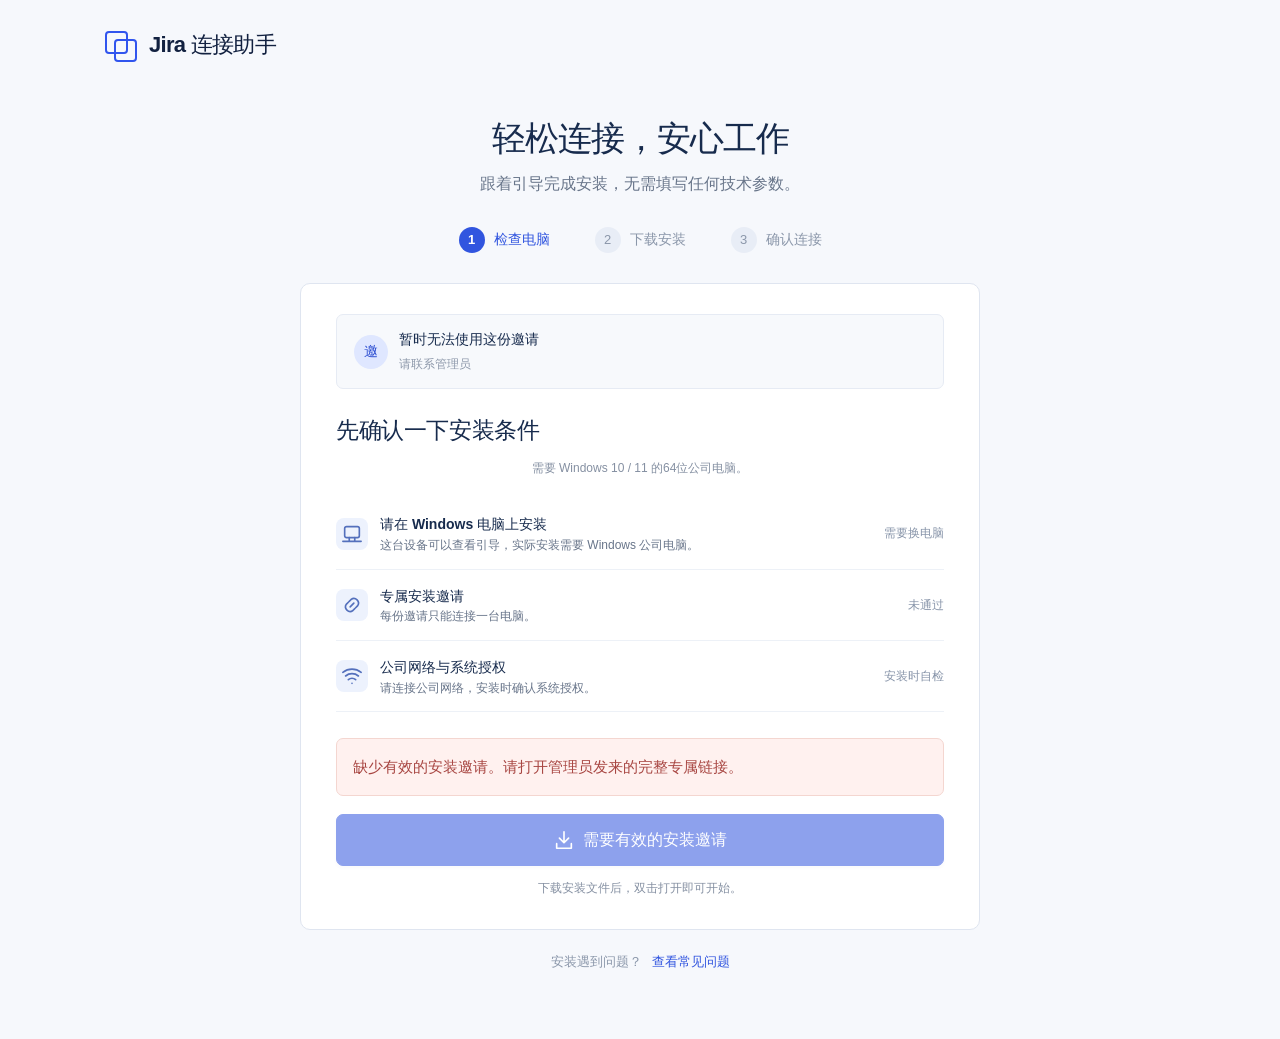
==== relay-manager/web/install.html @ ccd9a152 "[verified] Add Chinese product console and guided Windows setup" ====
<!doctype html><html lang="zh-CN" data-mode="live"><head><meta charset="utf-8"><meta name="viewport" content="width=device-width,initial-scale=1"><meta name="referrer" content="no-referrer"><title>Jira 连接助手 · 安装引导</title><link rel="stylesheet" href="style.css"><script defer src="ui.js"></script><script defer src="install.js"></script></head>
<body class="install-page"><nav class="install-nav"><a class="brand" href="./"><span class="brand-mark" aria-hidden="true"></span>Jira 连接助手</a><span id="demo-label" class="demo-label" hidden>交互演示 · 不会安装软件</span></nav>
<main class="install-layout"><header class="install-title"><h1>轻松连接，安心工作</h1><p>跟着引导完成安装，无需填写任何技术参数。</p></header><ol class="install-steps" aria-label="安装进度"><li id="step-1" class="current"><span>1</span>检查电脑</li><li id="step-2"><span>2</span>下载安装</li><li id="step-3"><span>3</span>确认连接</li></ol>
<p id="used-invitation-note" class="hint" hidden>这份邀请已用于登记电脑，不能重新下载安装文件。请运行原先下载的 Jira-Connect-Setup.cmd，或在已安装电脑桌面运行“Jira转发-检查状态”。新电脑安装或原文件已丢失，请联系管理员重新授权。</p>
<section id="check-stage" class="panel install-main"><div class="invite-owner"><span class="avatar">邀</span><div><strong id="invite-label">正在读取你的安装邀请…</strong><small id="invite-expiry">专属安装邀请</small></div></div><h2>先确认一下安装条件</h2><p class="hint">需要 Windows 10 / 11 的64位公司电脑。</p><ul class="check-list"><li><span data-icon="computer"></span><div><strong id="os-label">识别电脑系统</strong><p id="os-note">在需要安装的电脑上打开此页面。</p></div><span id="os-state" class="check-state">检查中</span></li><li><span data-icon="link"></span><div><strong>专属安装邀请</strong><p>每份邀请只能连接一台电脑。</p></div><span id="invite-state" class="check-state">验证中</span></li><li><span data-icon="wifi"></span><div><strong>公司网络与系统授权</strong><p>请连接公司网络，安装时确认系统授权。</p></div><span class="check-state">安装时自检</span></li></ul><p id="install-error" class="install-error" role="alert" hidden></p><button id="download" class="primary" disabled><span data-icon="download"></span><span id="download-label">正在验证邀请…</span></button><p id="download-note" class="hint">下载安装文件后，双击打开即可开始。</p></section>
<section id="download-stage" class="panel install-main" hidden><div class="share-success"><span data-icon="check"></span><span id="download-message">专属安装文件已准备好</span></div><h2 id="download-title" class="download-title">打开下载文件，完成安装</h2><ol class="download-guide"><li><span>1</span><div><strong id="download-file-title">双击 Jira-Connect-Setup.cmd</strong><p id="download-file-note">在浏览器“下载”列表中找到刚才的文件。</p></div></li><li><span>2</span><div><strong>确认系统授权，等待自检</strong><p>安装工具会检查网络和电脑，自动准备所需组件。</p></div></li><li><span>3</span><div><strong>看到连接成功后，再关闭窗口</strong><p>关闭安装窗口、锁屏都不影响后台运行。</p></div></li></ol><button id="check-connection" class="primary">我已打开安装文件，检查连接<span data-icon="arrow"></span></button><button id="download-again" class="secondary" disabled>重新下载安装文件</button><p id="demo-download-note" class="hint" hidden>这是安装流程演示，不会下载或运行实际程序。</p></section>
<section id="status-stage" class="panel install-main" hidden><div class="status-hero"><span id="status-icon" data-icon="refresh" class="spinner"></span><h2 id="status-title">正在等待电脑接入</h2><p id="status-detail">安装工具完成自检并建立连接后，这里会自动更新。</p></div><div id="status-ready" hidden><a id="open-jira" class="primary full-width" target="_blank" rel="noopener noreferrer">打开 Jira<span data-icon="arrow"></span></a><p class="hint">以后保持电脑开机、唤醒并连入公司网络，就能自动运行。</p></div><button id="retry-status" class="secondary">重新检查连接</button><button id="back-install" class="secondary">返回安装说明</button></section>
<div class="install-help">安装遇到问题？<a href="#help" id="help-toggle">查看常见问题</a><a id="back-console" class="static-mode-link" href="../relay-admin/" hidden>回到管理演示</a></div><section id="install-help-panel" class="panel help-panel install-main" hidden><h2>你可能会遇到的情况</h2><details><summary>我现在用的是 Mac 或手机</summary><p>请把这个链接发送到需要安装的 Windows 公司电脑上，再打开。当前安装工具支持 Windows 10 / 11 的 Intel 或 AMD 64位电脑。</p></details><details><summary>为什么还没有显示连接成功？</summary><p>先确认已经双击下载的安装文件，并完成系统授权。公司网络无法访问 Jira 时，安装工具会给出提示。浏览器打不开 Jira、程序启动或页面显示等待，都不能代替连接成功确认。</p></details><details><summary>安装被公司电脑策略阻止了</summary><p>请联系管理员处理，不要关闭安全防护或修改公司策略。</p></details><details><summary>邀请过期或被停用</summary><p>请向管理员获取新的邀请链接。不要使用别人已经安装过的链接。</p></details></section></main></body></html>
---- relay-manager/web/style.css ----
:root{font-family:Inter,-apple-system,BlinkMacSystemFont,"Segoe UI","PingFang SC","Microsoft YaHei",sans-serif;font-size:15px;line-height:1.55;color:#172b4d;background:#f6f8fc;font-synthesis:none;--accent:#3155df;--line:#dfe5f0;--muted:#68758a;--sidebar:260px}*{box-sizing:border-box}body{margin:0}button,input,select,textarea{font:inherit}button,a,input,select,summary{touch-action:manipulation}a{color:var(--accent);text-decoration:none}a:hover{text-decoration:underline}button{cursor:pointer;display:inline-flex;align-items:center;justify-content:center;gap:8px;font-weight:600;white-space:nowrap;border-radius:7px;padding:11px 18px;border:1px solid transparent;transition:background .15s}button:disabled{cursor:wait;opacity:.55}button:focus-visible,a:focus-visible,summary:focus-visible{outline:3px solid #b9c8ff;outline-offset:3px}input,select,textarea{border:1px solid #cbd4e4;background:#fff;border-radius:6px;padding:11px 12px;color:#20314e;max-width:100%}input:focus,select:focus,textarea:focus{outline:3px solid #d6dfff;border-color:#7893ef}input::placeholder{color:#8993a5}svg{width:22px;height:22px;display:block;flex-shrink:0}span[data-icon]{display:inline-flex;align-items:center;justify-content:center;flex-shrink:0}.primary{background:var(--accent);color:white;border-color:var(--accent);box-shadow:0 2px 3px #2746b50b}.primary:hover{background:#2445c6}.secondary{border-color:#d3dce9;background:white;color:#4b5b74}.secondary:hover{background:#f5f7fb}.danger{background:#b74148;border-color:#b74148;color:#fff}.danger:hover{background:#9c3038}.icon-button{padding:8px;background:transparent;color:#758198;border-radius:6px}.icon-button:hover{background:#f0f3fa;color:#3155df}.text-link{font-size:14px;font-weight:500;display:inline-flex;gap:4px;align-items:center}.text-link svg{width:16px;height:16px}.skip{position:fixed;left:10px;top:-60px;z-index:20;background:white;padding:12px}.skip:focus{top:10px}.sidebar{position:fixed;inset:0 auto 0 0;width:var(--sidebar);background:#fff;border-right:1px solid var(--line);padding:30px 14px 0;display:flex;flex-direction:column;z-index:3}.brand{display:flex;gap:15px;align-items:center;color:#122140;font-size:25px;font-weight:750;letter-spacing:-.7px;padding:0 16px 35px;white-space:nowrap}.brand:hover{text-decoration:none}.brand-mark{display:block;width:31px;height:29px;position:relative;flex-shrink:0}.brand-mark::before,.brand-mark::after{content:"";position:absolute;width:19px;height:19px;border:2.5px solid #3155ee;border-radius:4px;top:0;left:0}.brand-mark::after{top:8px;left:9px}.nav-item{padding:13px 18px;display:flex;align-items:center;gap:19px;border-radius:7px;color:#475570;font-size:17px;margin:3px 0;font-weight:550}.nav-item:hover{text-decoration:none;background:#f3f6fc}.nav-item.active{background:#e5ebff;color:#2c50d9}.nav-item svg{width:24px;height:24px;stroke-width:1.8}.nav-count{margin-left:auto;font-size:11px;padding:1px 6px;background:#edf1ff;border-radius:10px;color:#3155df}.sidebar-bottom{margin-top:auto}.sidebar-bottom>.nav-item{padding-top:20px;padding-bottom:20px;border-top:1px solid #e7ecf4;border-radius:0}.account{display:flex;align-items:center;gap:12px;padding:20px 12px 30px;border-top:1px solid #e7ecf4}.avatar{width:40px;height:40px;display:grid;place-items:center;background:#dfe7ff;color:#294bd0;border-radius:50%;font-weight:700;flex-shrink:0}.account strong{font-size:13px;display:block;max-width:135px;overflow:hidden;text-overflow:ellipsis;white-space:nowrap}.account small{font-size:12px;color:var(--muted)}.account>span:last-child{margin-left:auto;color:#91a0b8}.workspace{margin-left:var(--sidebar)}.topbar{height:45px;padding:13px 30px 0;display:flex;justify-content:flex-end;gap:16px;align-items:center;font-size:12px;color:#8290a5}.topbar .dot{display:inline-block;width:6px;height:6px;background:#1b9c70;border-radius:50%;margin-right:7px}.demo-label{border:1px solid #cad5fd;background:#fff;color:#3657cc;border-radius:5px;padding:4px 10px;font-size:12px}main{max-width:1500px;margin:0 auto;padding:10px 32px 24px}.page-header{display:flex;justify-content:space-between;align-items:center;gap:20px;margin:0 0 26px}h1{font-size:34px;line-height:1.3;font-weight:720;letter-spacing:-1px;margin:6px 0}h2{font-size:22px;line-height:1.35;font-weight:650;margin:0 0 18px;letter-spacing:-.4px}h3{font-size:16px;margin:0 0 5px;font-weight:620}p{margin:0;color:var(--muted)}.page-header p{font-size:17px;margin-top:6px}.page-header .primary{font-size:16px;padding:13px 21px}.stats{display:grid;grid-template-columns:repeat(3,minmax(0,1fr));gap:20px;margin-bottom:22px}.stats article{border:1px solid var(--line);border-radius:9px;background:#fff;display:flex;align-items:center;gap:22px;padding:17px 26px;min-height:94px}.stats strong{display:block;font-size:31px;font-weight:680;line-height:1.1;color:#142441}.stats p{font-size:15px;margin-top:6px}.stat-icon svg{width:31px;height:31px;stroke-width:1.9}.green{color:#09a576}.orange{color:#ec8c25}.blue{color:#3158f3}.panel{padding:22px 24px;border:1px solid var(--line);border-radius:10px;background:#fff;margin-bottom:22px}.onboarding{padding-top:21px;padding-bottom:25px}.onboarding-content{display:flex;align-items:center;gap:20px}.steps{padding:0;list-style:none;display:grid;grid-template-columns:repeat(3,minmax(0,1fr));gap:22px;flex:1;margin:3px 0 0}.steps li{display:flex;align-items:flex-start;gap:14px;position:relative}.steps li:not(:last-child)::after{content:"";position:absolute;right:0;top:22px;width:7px;height:7px;border:solid #9ca9c0;border-width:1.5px 1.5px 0 0;transform:rotate(45deg)}.steps li>span{width:33px;height:33px;border-radius:50%;color:#3158eb;background:#eaf0ff;display:grid;place-items:center;flex-shrink:0;font-size:19px;font-weight:650}.steps strong{font-size:17px;display:block;padding:2px 0 4px}.steps p{font-size:14px;max-width:190px;line-height:1.6;padding-right:8px}.onboarding-content>.primary{padding:12px 19px;margin-left:3px}.section-header{display:flex;align-items:center;justify-content:space-between;gap:18px;margin-bottom:15px}.section-header h2{margin:0}.table-controls{display:flex;align-items:center;gap:17px}.search{display:flex;align-items:center;gap:8px;border:1px solid #ccd6e8;border-radius:6px;padding:0 11px;margin:0;color:#8c98ac;background:#fff}.search input{padding:8px 0;width:255px;min-width:0;border:0;background:transparent;font-size:14px;outline:none}.search input:focus{outline:none}.search:focus-within{outline:3px solid #d6dfff}.search svg{width:17px;height:17px}.table-controls select{padding:8px 9px;font-size:13px}.table-wrap{width:100%;overflow-x:auto}table{border-collapse:collapse;width:100%;font-size:14px;white-space:nowrap;text-align:left}th{font-size:13px;font-weight:500;color:#4d5f7d;background:#f0f4f9;padding:11px 16px}th:first-child{border-radius:6px 0 0 6px}th:last-child{border-radius:0 6px 6px 0}td{padding:12px 16px;border-bottom:1px solid #e5eaf2;height:66px}tr:last-child td{border-bottom:0}.action-column{width:75px;text-align:center}.device-name{display:flex;align-items:center;gap:16px}.device-name>span{color:#526078}.device-name strong{display:block;font-size:14px;color:#20304d;font-weight:600;max-width:260px;overflow:hidden;text-overflow:ellipsis}.device-name small{display:block;color:#8490a5;font-size:12px;margin-top:1px}.status-badge{font-size:12px;padding:4px 9px;border-radius:15px;display:inline-flex;align-items:center;gap:6px;background:#f0f3f7;color:#69788d}.status-badge::before{content:"";width:6px;height:6px;border-radius:50%;background:currentColor}.status-badge.online{background:#e5f7ed;color:#11976b}.status-badge.attention{background:#fff3e7;color:#d37d2d}.status-badge.pending{background:#edf1ff;color:#5070c9}.panel-footer{display:flex;justify-content:space-between;gap:12px;border-top:1px solid #edf0f6;color:#91a0b4;font-size:11px;padding:10px 0 0;margin-top:3px}.tip-grid{display:grid;grid-template-columns:repeat(3,minmax(0,1fr));gap:24px;margin-top:21px}.tip-grid article{display:flex;gap:16px;padding-right:20px}.tip-grid article+article{border-left:1px solid #e1e7f0;padding-left:24px}.tip-icon{background:#edf2ff;width:43px;height:43px;border-radius:10px;display:flex;align-items:center;justify-content:center;flex-shrink:0}.tip-icon.green{background:#e6f7f0}.tip-grid p{font-size:13px;line-height:1.65}.tip-grid h3{font-size:16px}.hint{font-size:12px;color:#8590a2;line-height:1.7}.workspace-footer{max-width:1500px;margin:auto;padding:0 32px 20px;font-size:11px;color:#909caf;display:flex;justify-content:space-between;gap:16px}.notice{background:#eaf1ff;border:1px solid #d1def8;color:#365b99;border-radius:7px;padding:11px 15px;margin-bottom:20px;font-size:14px}.notice.error{background:#fff0ed;border-color:#f2d6d0;color:#a14d41}.empty{text-align:center;color:#8c99ae;padding:45px 20px;font-size:14px}.modal{border:1px solid #dfe5ef;border-radius:13px;padding:26px;width:min(510px,calc(100% - 30px));box-shadow:0 20px 100px #20345626;color:#172b4d}.modal::backdrop{background:#152a4d55;backdrop-filter:blur(3px)}.modal-header{display:flex;align-items:flex-start;justify-content:space-between;gap:20px;margin-bottom:24px}.modal-header h2{font-size:23px;margin:0 0 7px}.modal-header p{font-size:14px}.modal label{display:block;font-size:14px;font-weight:550;margin:18px 0}.modal label>input,.modal label>select{display:block;width:100%;margin-top:8px}.modal-actions{display:flex;justify-content:flex-end;gap:10px;margin-top:25px}.modal p{font-size:14px;margin-bottom:12px;line-height:1.7}.modal .hint{font-size:12px}.full-width{width:100%}.share-success{display:flex;gap:10px;align-items:center;background:#e8f8ef;border:1px solid #d3edde;color:#218957;padding:13px 15px;border-radius:7px;font-size:14px}.modal #share-url{font-size:12px;font-family:ui-monospace,Consolas,monospace;background:#f9faff}.modal #open-install{margin:17px 0 0;display:flex;justify-content:center}.advanced{border-top:1px solid #e7ebf2;padding-top:16px;margin:20px 0 15px}.advanced summary{cursor:pointer;color:#7a879c;font-size:13px}.advanced textarea{width:100%;min-height:95px;resize:vertical;font-family:ui-monospace,Consolas,monospace;font-size:11px;margin:10px 0}.form-error{color:#b54448!important;font-size:13px!important}.detail-list{margin:20px 0}.detail-list div{display:flex;justify-content:space-between;gap:20px;padding:12px 0;border-bottom:1px solid #edf0f5}.detail-list dt{color:#8290a5;font-size:13px}.detail-list dd{margin:0;font-size:14px;max-width:300px;overflow-wrap:anywhere;text-align:right}.help-panel{max-width:1000px}.help-steps{padding-left:22px;margin-bottom:32px}.help-steps li{padding:10px 0}.help-steps p{font-size:14px;line-height:1.8}.help-panel details{border-top:1px solid #e6eaf2;padding:16px 0}.help-panel summary{cursor:pointer;font-size:15px;font-weight:550}.help-panel details p{padding-top:12px;line-height:1.8;font-size:14px}[hidden]{display:none!important}
.install-page{min-height:100vh;background:#f6f8fc}.install-nav{display:flex;align-items:center;justify-content:space-between;gap:20px;max-width:1120px;margin:0 auto;padding:28px 25px}.install-nav .brand{font-size:22px;padding:0;gap:13px}.install-layout{max-width:1000px;margin:24px auto 0;padding:0 24px 45px}.install-title{text-align:center;margin:26px 0 30px}.install-title h1{font-size:34px;margin-bottom:12px}.install-title p{font-size:16px}.install-steps{list-style:none;display:flex;justify-content:center;gap:45px;margin:0 0 30px;padding:0}.install-steps li{display:flex;align-items:center;gap:9px;color:#8b97aa;font-size:14px}.install-steps li>span{display:grid;place-items:center;width:26px;height:26px;background:#e8edf6;border-radius:50%;font-size:13px}.install-steps li.current{color:#3155df;font-weight:600}.install-steps li.current>span{background:#3155df;color:white}.install-steps li.done{color:#0b9a6f}.install-steps li.done>span{background:#e3f6ed;color:#09996c}.install-main{max-width:680px;margin:auto;padding:30px 35px}.invite-owner{display:flex;align-items:center;gap:11px;padding:14px 17px;background:#f7f9fc;border:1px solid #e6ebf4;border-radius:7px;margin-bottom:26px}.invite-owner .avatar{width:34px;height:34px;font-size:14px}.invite-owner strong{font-size:14px;display:block}.invite-owner small{color:#8d98aa;font-size:12px}.check-list{list-style:none;padding:0;margin:20px 0 26px}.check-list li{display:flex;align-items:center;gap:12px;padding:14px 0;border-bottom:1px solid #edf1f7}.check-list li>span:first-child{width:32px;height:32px;border-radius:8px;background:#edf2fd;color:#5470bc;display:grid;place-items:center}.check-list p{font-size:12px}.check-list strong{font-size:14px;font-weight:550}.check-list .check-state{margin-left:auto;font-size:12px;color:#8794a9}.check-list .check-state.good{color:#10996e}.install-main>.primary{padding:13px;width:100%;font-size:16px}.install-main>.hint{margin-top:12px;text-align:center}.install-main h2{font-size:23px;margin-bottom:9px}.install-help{max-width:680px;margin:22px auto;text-align:center;font-size:13px;color:#8b97aa}.install-help a{margin-left:10px}.download-guide{list-style:none;padding:0;margin:25px 0}.download-guide li{display:flex;gap:13px;align-items:start;margin-bottom:20px}.download-guide li>span{border:1px solid #d7e0ef;color:#6d819d;width:25px;height:25px;border-radius:50%;display:grid;place-items:center;font-size:12px;flex-shrink:0}.download-guide strong{display:block;font-size:14px;margin-bottom:4px}.download-guide p{font-size:13px}.status-hero{text-align:center;padding:24px 0}.status-hero>span{display:grid;place-items:center;border-radius:50%;width:65px;height:65px;margin:0 auto 20px;background:#e7f6ed;color:#13a46f}.status-hero svg{width:32px;height:32px}.status-hero p{max-width:410px;margin:12px auto;font-size:14px;line-height:1.9}.install-main .secondary{width:100%;margin-top:12px}.static-mode-link{font-size:13px}.install-error{color:#a84642;background:#fff1ef;border:1px solid #f4d6d0;padding:16px;border-radius:7px;margin:18px 0}.spinner{animation:spin 1.2s linear infinite}@keyframes spin{to{transform:rotate(360deg)}}
@media(min-width:1600px){main{padding-top:20px}.page-header{margin-bottom:30px}.stats{margin-bottom:26px}.panel{margin-bottom:26px}}
@media(max-width:1150px){:root{--sidebar:215px}.brand{font-size:20px;padding-left:10px;gap:12px}.nav-item{font-size:15px;gap:14px}main{padding-left:24px;padding-right:24px}.topbar{padding-right:24px}.page-header p{font-size:15px}.stats article{padding:18px;gap:15px}.stats p{font-size:13px}.onboarding-content{display:block}.onboarding-content>.primary{margin:20px 0 0}.search input{width:190px}.tip-grid{gap:16px}.tip-grid article{gap:11px;padding-right:0}.tip-grid article+article{padding-left:16px}.tip-grid h3{font-size:14px}.tip-grid p{font-size:12px}.tip-icon{width:36px;height:36px}.table-controls{gap:10px}}
@media(max-width:760px){:root{--sidebar:0px}.sidebar{position:static;width:100%;padding:17px 16px 0;border-right:0;border-bottom:1px solid var(--line)}.brand{font-size:21px;padding:0 0 19px}.sidebar nav{display:flex;gap:5px;overflow-x:auto}.nav-item{font-size:13px;gap:7px;padding:10px 12px;margin:0}.nav-item svg{width:18px;height:18px}.sidebar-bottom{display:none}.workspace{margin:0}.topbar{height:auto;min-height:38px;padding:10px 18px 0;font-size:11px;flex-wrap:wrap;gap:10px}.topbar #connection-label{margin-right:auto}.topbar .text-link{font-size:11px}.demo-label{font-size:10px;padding:3px 6px}main{padding:17px 16px}.page-header{align-items:flex-start;gap:12px;margin-bottom:20px}h1{font-size:27px}.page-header p{font-size:13px;max-width:240px}.page-header>.primary{font-size:12px;padding:10px 11px;margin-top:6px}.page-header>.primary svg{display:none}.stats{gap:9px;margin-bottom:15px}.stats article{display:block;padding:14px 11px;min-height:98px;position:relative}.stats strong{font-size:27px}.stats p{font-size:11px;line-height:1.5;margin-top:9px;min-height:32px}.stat-icon{position:absolute;top:17px;right:11px}.stat-icon svg{width:19px;height:19px}.panel{padding:18px 16px;margin-bottom:16px}h2{font-size:19px}.steps{grid-template-columns:1fr;gap:15px}.steps li:not(:last-child)::after{display:none}.steps p{max-width:none;font-size:12px}.steps strong{font-size:14px}.steps li>span{width:29px;height:29px;font-size:15px}.onboarding-content>.primary{width:100%;font-size:13px}.section-header{display:block}.table-controls{margin-top:14px;flex-wrap:wrap;justify-content:space-between}.search{flex:1;min-width:130px}.search input{width:100%;font-size:12px}.table-controls select{max-width:110px;font-size:12px}.text-link{font-size:12px}.table-wrap{margin-left:-5px;width:calc(100% + 10px)}table{font-size:12px}th{font-size:11px;padding:9px 8px}td{padding:11px 8px}.device-name{gap:9px}.device-name>span{display:none}.device-name strong{font-size:12px;max-width:145px}.device-name small{font-size:10px}.status-badge{font-size:10px;padding:3px 7px}.action-column{width:40px}.last-activity{display:none}.tip-grid{grid-template-columns:1fr;gap:18px;margin-top:18px}.tip-grid article+article{border-left:0;border-top:1px solid #edf1f6;padding-left:0;padding-top:18px}.tip-grid h3{font-size:14px}.tip-grid p{font-size:12px}.workspace-footer{font-size:10px;padding:0 18px 20px;display:block}.workspace-footer>span{display:block;margin-top:4px}.panel-footer{font-size:10px}.modal{padding:22px}.modal-header h2{font-size:21px}.install-nav{padding:20px 18px}.install-nav .brand{font-size:19px}.install-nav .demo-label{max-width:125px;text-align:center}.install-layout{padding:0 16px 30px;margin-top:10px}.install-title{margin-top:15px}.install-title h1{font-size:28px}.install-title p{font-size:13px}.install-steps{gap:17px}.install-steps li{font-size:12px;gap:6px}.install-steps li>span{width:23px;height:23px}.install-main{padding:23px 20px}.install-main h2{font-size:21px}.check-list .check-state{font-size:11px}.check-list strong{font-size:13px}.invite-owner{padding:12px}.install-help{font-size:11px}}
@media(prefers-reduced-motion:reduce){*{scroll-behavior:auto!important;transition:none!important;animation:none!important}}

.download-title{margin-top:25px}.install-main #status-ready>.hint{margin-top:16px;text-align:center}

.login-button{margin-top:25px}.login-button:hover{color:#fff;text-decoration:none}

/* Keep the desktop table compact so all essential controls fit together. */
#device-panel{padding-top:19px;padding-bottom:17px}table{font-size:15px}td{padding:8px 16px;height:56px}.device-name strong{font-size:15px;line-height:1.35}.device-name small{font-size:12px;line-height:1.35}.status-badge{font-size:13px}.mobile-help{display:none}
@media(max-width:760px){.mobile-help{display:flex}.sidebar nav{gap:0}.nav-item{padding:10px 8px}td{padding:9px 7px;height:56px}.device-name strong{font-size:12px}.device-name small{font-size:10px}.status-badge{font-size:10px}#device-panel{padding:18px 14px}}

.check-list li>div{flex:1;min-width:0}.check-list .check-state{white-space:nowrap;flex-shrink:0}

.workspace[data-view="overview"] .panel-footer{display:none}
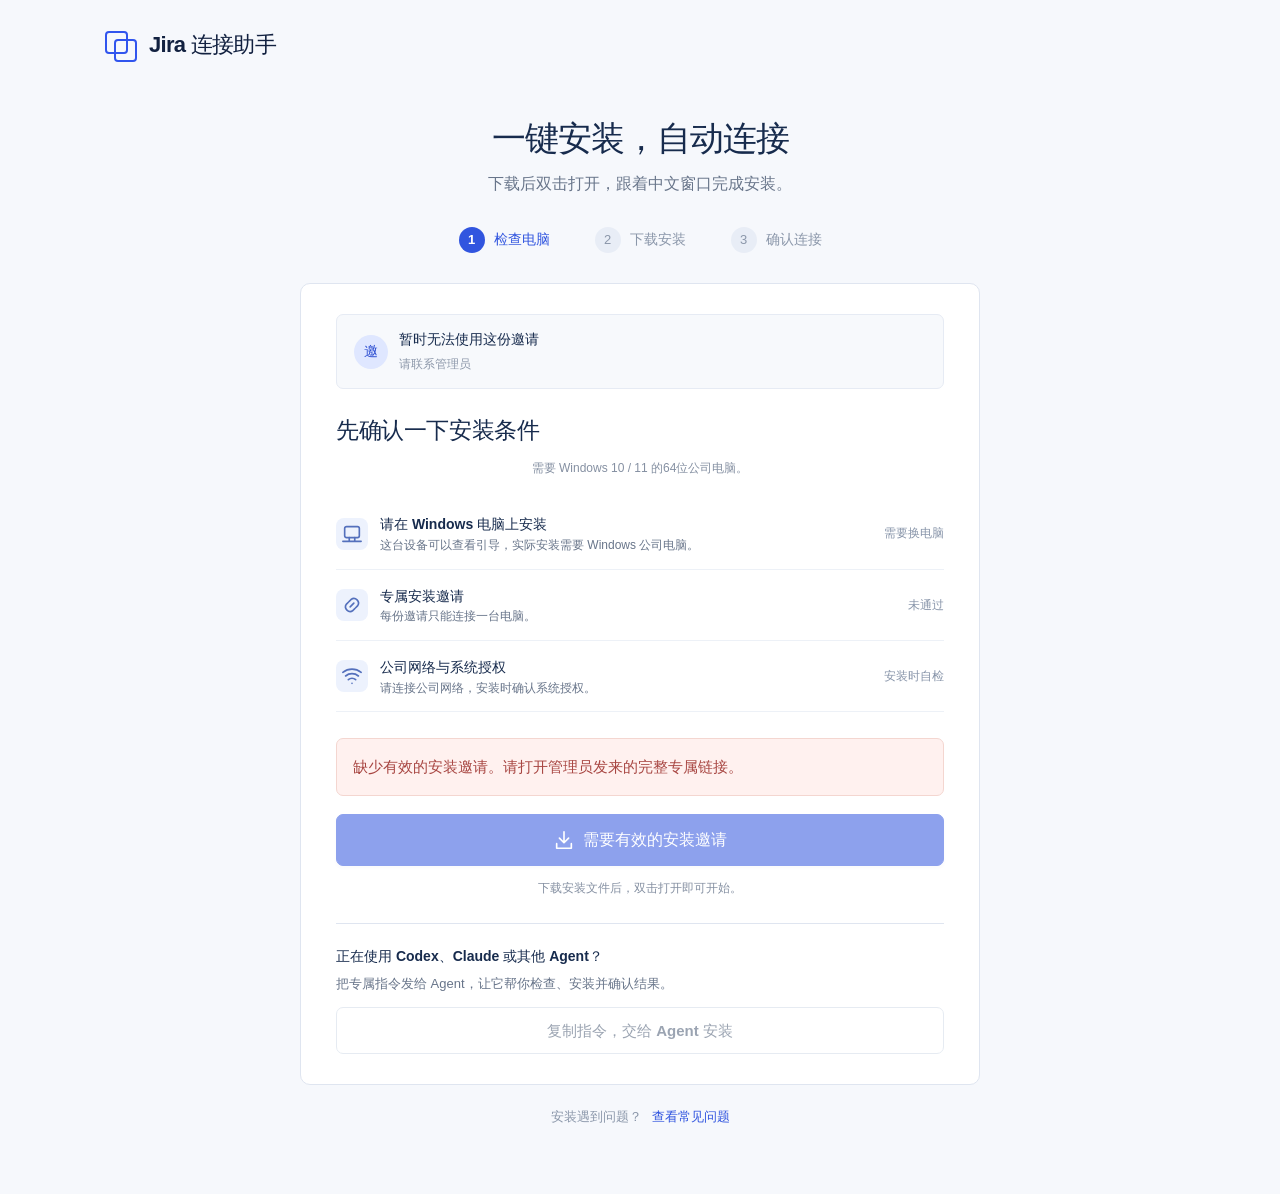
==== commit f501edea: "[verified] Add guided Windows installer and Agent installation flow" ====
--- a/relay-manager/web/install.html
+++ b/relay-manager/web/install.html
@@ -1,8 +1,8 @@
 <!doctype html><html lang="zh-CN" data-mode="live"><head><meta charset="utf-8"><meta name="viewport" content="width=device-width,initial-scale=1"><meta name="referrer" content="no-referrer"><title>Jira 连接助手 · 安装引导</title><link rel="stylesheet" href="style.css"><script defer src="ui.js"></script><script defer src="install.js"></script></head>
-<body class="install-page"><nav class="install-nav"><a class="brand" href="./"><span class="brand-mark" aria-hidden="true"></span>Jira 连接助手</a><span id="demo-label" class="demo-label" hidden>交互演示 · 不会安装软件</span></nav>
-<main class="install-layout"><header class="install-title"><h1>轻松连接，安心工作</h1><p>跟着引导完成安装，无需填写任何技术参数。</p></header><ol class="install-steps" aria-label="安装进度"><li id="step-1" class="current"><span>1</span>检查电脑</li><li id="step-2"><span>2</span>下载安装</li><li id="step-3"><span>3</span>确认连接</li></ol>
+<body class="install-page"><nav class="install-nav"><a id="install-home" class="brand" href="/relay/"><span class="brand-mark" aria-hidden="true"></span>Jira 连接助手</a><span id="demo-label" class="demo-label" hidden>交互演示 · 不会安装软件</span></nav>
+<main class="install-layout"><header class="install-title"><h1>一键安装，自动连接</h1><p>下载后双击打开，跟着中文窗口完成安装。</p></header><ol class="install-steps" aria-label="安装进度"><li id="step-1" class="current"><span>1</span>检查电脑</li><li id="step-2"><span>2</span>下载安装</li><li id="step-3"><span>3</span>确认连接</li></ol>
 <p id="used-invitation-note" class="hint" hidden>这份邀请已用于登记电脑，不能重新下载安装文件。请运行原先下载的 Jira-Connect-Setup.cmd，或在已安装电脑桌面运行“Jira转发-检查状态”。新电脑安装或原文件已丢失，请联系管理员重新授权。</p>
-<section id="check-stage" class="panel install-main"><div class="invite-owner"><span class="avatar">邀</span><div><strong id="invite-label">正在读取你的安装邀请…</strong><small id="invite-expiry">专属安装邀请</small></div></div><h2>先确认一下安装条件</h2><p class="hint">需要 Windows 10 / 11 的64位公司电脑。</p><ul class="check-list"><li><span data-icon="computer"></span><div><strong id="os-label">识别电脑系统</strong><p id="os-note">在需要安装的电脑上打开此页面。</p></div><span id="os-state" class="check-state">检查中</span></li><li><span data-icon="link"></span><div><strong>专属安装邀请</strong><p>每份邀请只能连接一台电脑。</p></div><span id="invite-state" class="check-state">验证中</span></li><li><span data-icon="wifi"></span><div><strong>公司网络与系统授权</strong><p>请连接公司网络，安装时确认系统授权。</p></div><span class="check-state">安装时自检</span></li></ul><p id="install-error" class="install-error" role="alert" hidden></p><button id="download" class="primary" disabled><span data-icon="download"></span><span id="download-label">正在验证邀请…</span></button><p id="download-note" class="hint">下载安装文件后，双击打开即可开始。</p></section>
-<section id="download-stage" class="panel install-main" hidden><div class="share-success"><span data-icon="check"></span><span id="download-message">专属安装文件已准备好</span></div><h2 id="download-title" class="download-title">打开下载文件，完成安装</h2><ol class="download-guide"><li><span>1</span><div><strong id="download-file-title">双击 Jira-Connect-Setup.cmd</strong><p id="download-file-note">在浏览器“下载”列表中找到刚才的文件。</p></div></li><li><span>2</span><div><strong>确认系统授权，等待自检</strong><p>安装工具会检查网络和电脑，自动准备所需组件。</p></div></li><li><span>3</span><div><strong>看到连接成功后，再关闭窗口</strong><p>关闭安装窗口、锁屏都不影响后台运行。</p></div></li></ol><button id="check-connection" class="primary">我已打开安装文件，检查连接<span data-icon="arrow"></span></button><button id="download-again" class="secondary" disabled>重新下载安装文件</button><p id="demo-download-note" class="hint" hidden>这是安装流程演示，不会下载或运行实际程序。</p></section>
-<section id="status-stage" class="panel install-main" hidden><div class="status-hero"><span id="status-icon" data-icon="refresh" class="spinner"></span><h2 id="status-title">正在等待电脑接入</h2><p id="status-detail">安装工具完成自检并建立连接后，这里会自动更新。</p></div><div id="status-ready" hidden><a id="open-jira" class="primary full-width" target="_blank" rel="noopener noreferrer">打开 Jira<span data-icon="arrow"></span></a><p class="hint">以后保持电脑开机、唤醒并连入公司网络，就能自动运行。</p></div><button id="retry-status" class="secondary">重新检查连接</button><button id="back-install" class="secondary">返回安装说明</button></section>
+<section id="check-stage" class="panel install-main"><div class="invite-owner"><span class="avatar">邀</span><div><strong id="invite-label">正在读取你的安装邀请…</strong><small id="invite-expiry">专属安装邀请</small></div></div><h2>先确认一下安装条件</h2><p class="hint">需要 Windows 10 / 11 的64位公司电脑。</p><ul class="check-list"><li><span data-icon="computer"></span><div><strong id="os-label">识别电脑系统</strong><p id="os-note">在需要安装的电脑上打开此页面。</p></div><span id="os-state" class="check-state">检查中</span></li><li><span data-icon="link"></span><div><strong>专属安装邀请</strong><p>每份邀请只能连接一台电脑。</p></div><span id="invite-state" class="check-state">验证中</span></li><li><span data-icon="wifi"></span><div><strong>公司网络与系统授权</strong><p>请连接公司网络，安装时确认系统授权。</p></div><span class="check-state">安装时自检</span></li></ul><p id="install-error" class="install-error" role="alert" hidden></p><button id="download" class="primary" disabled><span data-icon="download"></span><span id="download-label">正在验证邀请…</span></button><p id="download-note" class="hint">下载安装文件后，双击打开即可开始。</p><div class="agent-option"><strong>正在使用 Codex、Claude 或其他 Agent？</strong><p>把专属指令发给 Agent，让它帮你检查、安装并确认结果。</p><button id="copy-install-agent" class="secondary" disabled>复制指令，交给 Agent 安装</button><textarea id="install-agent-text" class="copy-field" readonly aria-label="Agent安装指令" hidden></textarea><p id="agent-copy-result" class="hint" role="status" hidden></p></div></section>
+<section id="download-stage" class="panel install-main" hidden><div class="share-success"><span data-icon="check"></span><span id="download-message">专属安装文件已准备好</span></div><h2 id="download-title" class="download-title">打开下载文件，完成安装</h2><ol class="download-guide"><li><span>1</span><div><strong id="download-file-title">双击 Jira-Connect-Setup.cmd</strong><p id="download-file-note">在浏览器“下载”列表中找到刚才的文件。</p></div></li><li><span>2</span><div><strong>确认系统授权，等待中文安装窗口</strong><p>中文进度窗口会自动检查网络、准备组件并设置后台连接。</p></div></li><li><span>3</span><div><strong>看到连接成功后，再关闭窗口</strong><p>关闭安装窗口、锁屏都不影响后台运行。</p></div></li></ol><button id="check-connection" class="primary">我已打开安装文件，检查连接<span data-icon="arrow"></span></button><button id="download-again" class="secondary" disabled>重新下载安装文件</button><p id="demo-download-note" class="hint" hidden>这是安装流程演示，不会下载或运行实际程序。</p></section>
+<section id="status-stage" class="panel install-main" hidden><div class="status-hero"><span id="status-icon" data-icon="refresh" class="spinner"></span><h2 id="status-title">正在等待电脑接入</h2><p id="status-detail">安装工具完成自检并建立连接后，这里会自动更新。</p></div><div id="status-ready" hidden><a id="open-jira" class="primary full-width" target="_blank" rel="noopener noreferrer">打开 Jira<span data-icon="arrow"></span></a><p class="hint">以后保持电脑开机、唤醒并连入公司网络，就能自动运行。</p></div><button id="retry-status" class="secondary">重新检查连接</button><button id="back-install" class="secondary">返回安装说明</button><button id="copy-diagnostics" class="secondary">复制检查结果，发给管理员</button><textarea id="diagnostics-text" class="copy-field" readonly aria-label="检查结果" hidden></textarea><p id="diagnostics-copy-result" class="hint" role="status" hidden></p></section>
 <div class="install-help">安装遇到问题？<a href="#help" id="help-toggle">查看常见问题</a><a id="back-console" class="static-mode-link" href="../relay-admin/" hidden>回到管理演示</a></div><section id="install-help-panel" class="panel help-panel install-main" hidden><h2>你可能会遇到的情况</h2><details><summary>我现在用的是 Mac 或手机</summary><p>请把这个链接发送到需要安装的 Windows 公司电脑上，再打开。当前安装工具支持 Windows 10 / 11 的 Intel 或 AMD 64位电脑。</p></details><details><summary>为什么还没有显示连接成功？</summary><p>先确认已经双击下载的安装文件，并完成系统授权。公司网络无法访问 Jira 时，安装工具会给出提示。浏览器打不开 Jira、程序启动或页面显示等待，都不能代替连接成功确认。</p></details><details><summary>安装被公司电脑策略阻止了</summary><p>请联系管理员处理，不要关闭安全防护或修改公司策略。</p></details><details><summary>邀请过期或被停用</summary><p>请向管理员获取新的邀请链接。不要使用别人已经安装过的链接。</p></details></section></main></body></html>
--- a/relay-manager/web/style.css
+++ b/relay-manager/web/style.css
@@ -16,3 +16,6 @@
 .check-list li>div{flex:1;min-width:0}.check-list .check-state{white-space:nowrap;flex-shrink:0}
 
 .workspace[data-view="overview"] .panel-footer{display:none}
+
+.agent-option{margin-top:24px;padding-top:20px;border-top:1px solid var(--line)}.agent-option strong{font-size:14px}.agent-option p{font-size:13px;margin-top:7px}.copy-field{width:100%;min-height:150px;font-size:12px;margin-top:12px;resize:vertical;overflow-wrap:anywhere}.modal #copy-agent,.modal #copy-message{margin-top:12px}.welcome-cards{display:grid;grid-template-columns:1fr 1fr;gap:20px}.welcome-cards .panel{padding:30px}.welcome-cards h2{margin-top:20px}.welcome-cards p{min-height:75px;font-size:15px;line-height:1.8}.welcome-cards a{display:flex;align-items:center;justify-content:center;gap:10px;padding:13px;border-radius:7px;margin-top:20px;font-weight:600}.welcome-icon{color:var(--accent);width:52px;height:52px;background:#edf1ff;border-radius:12px}.welcome-icon svg{width:28px;height:28px}.invite-entry p{font-size:14px;line-height:1.8}.invite-entry form{display:flex;flex-wrap:wrap;gap:12px;margin-top:22px}.invite-entry label{width:100%;font-size:13px;font-weight:600}.invite-entry input{flex:1;min-width:200px}.welcome-footer{text-align:center}.welcome-cards a[aria-disabled=true]{cursor:default;opacity:.5}.welcome-cards a[aria-disabled=true]:hover{text-decoration:none}
+@media(max-width:760px){.welcome-cards{grid-template-columns:1fr;gap:0}.welcome-cards .panel{padding:24px}.welcome-cards p{min-height:0}.invite-entry input,.invite-entry button{width:100%}.nav-item{white-space:nowrap}.topbar{justify-content:flex-start}.topbar #connection-label{margin-left:auto}}
